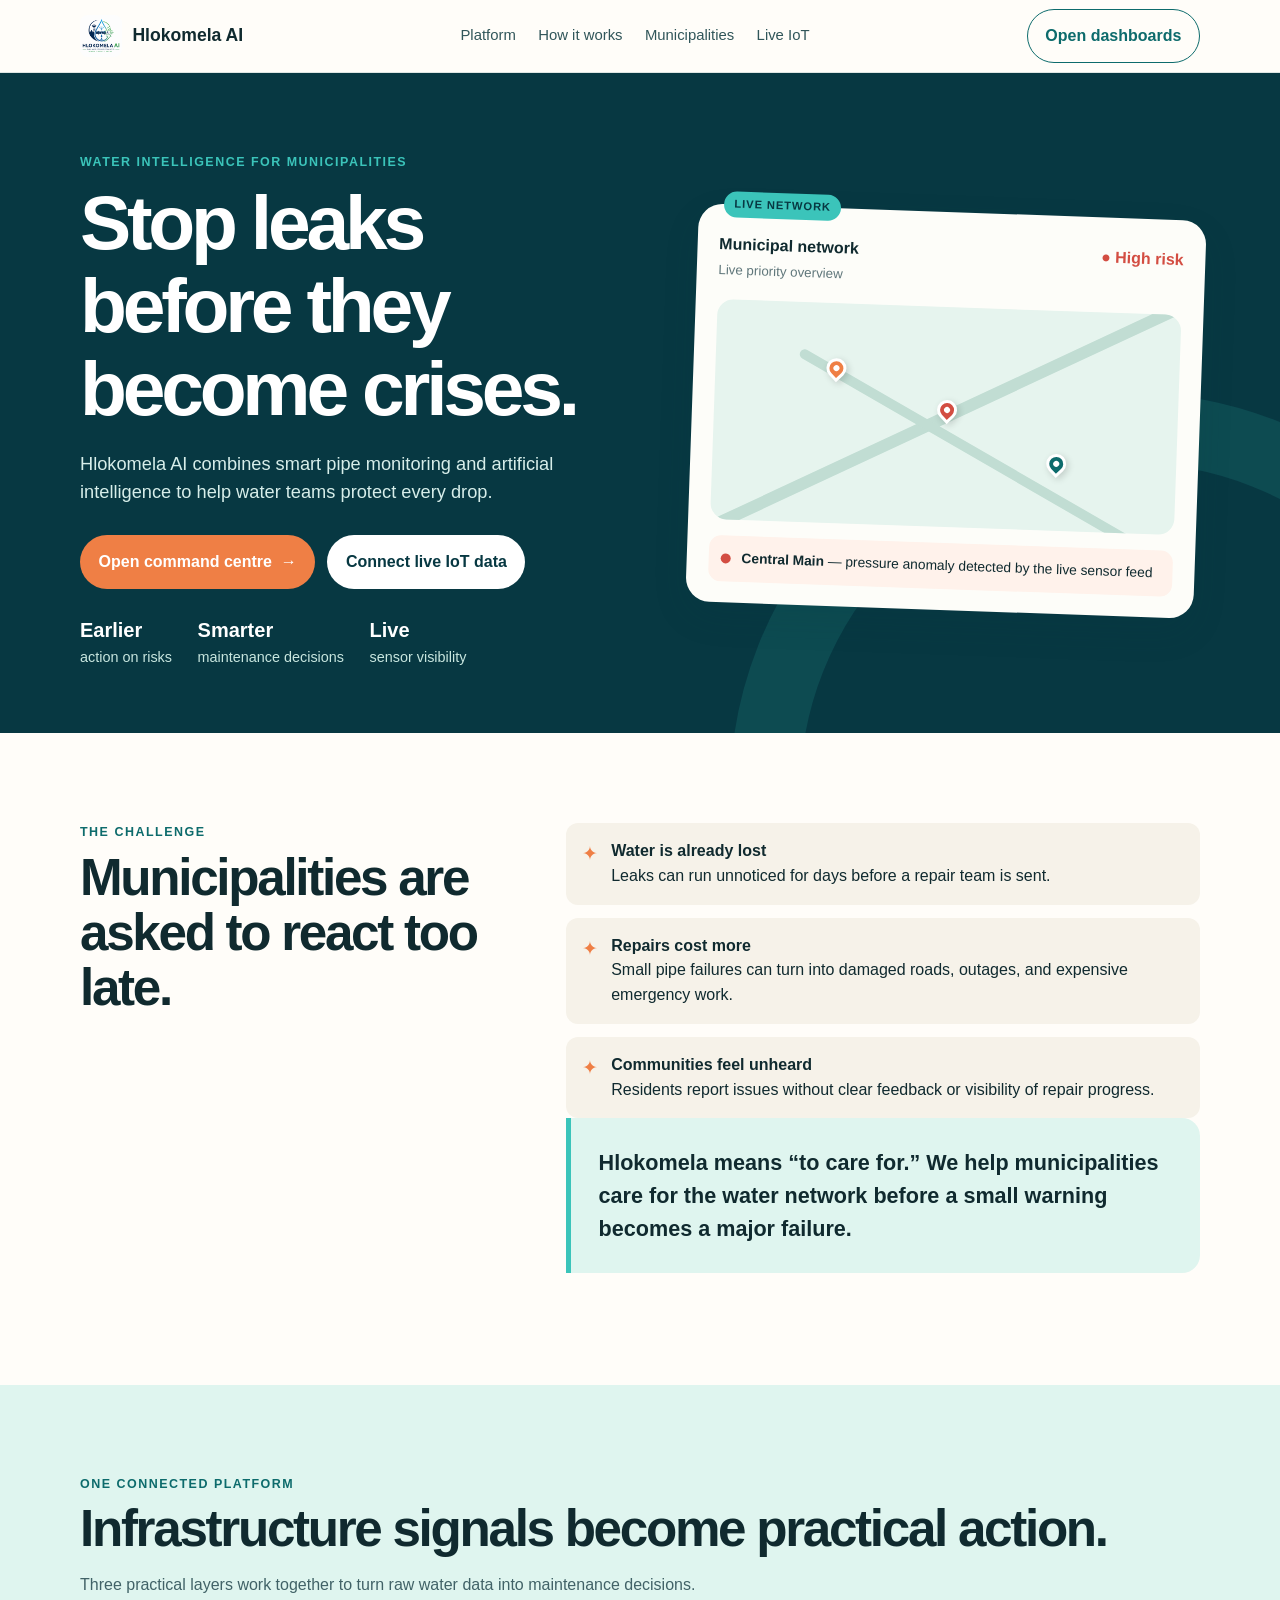
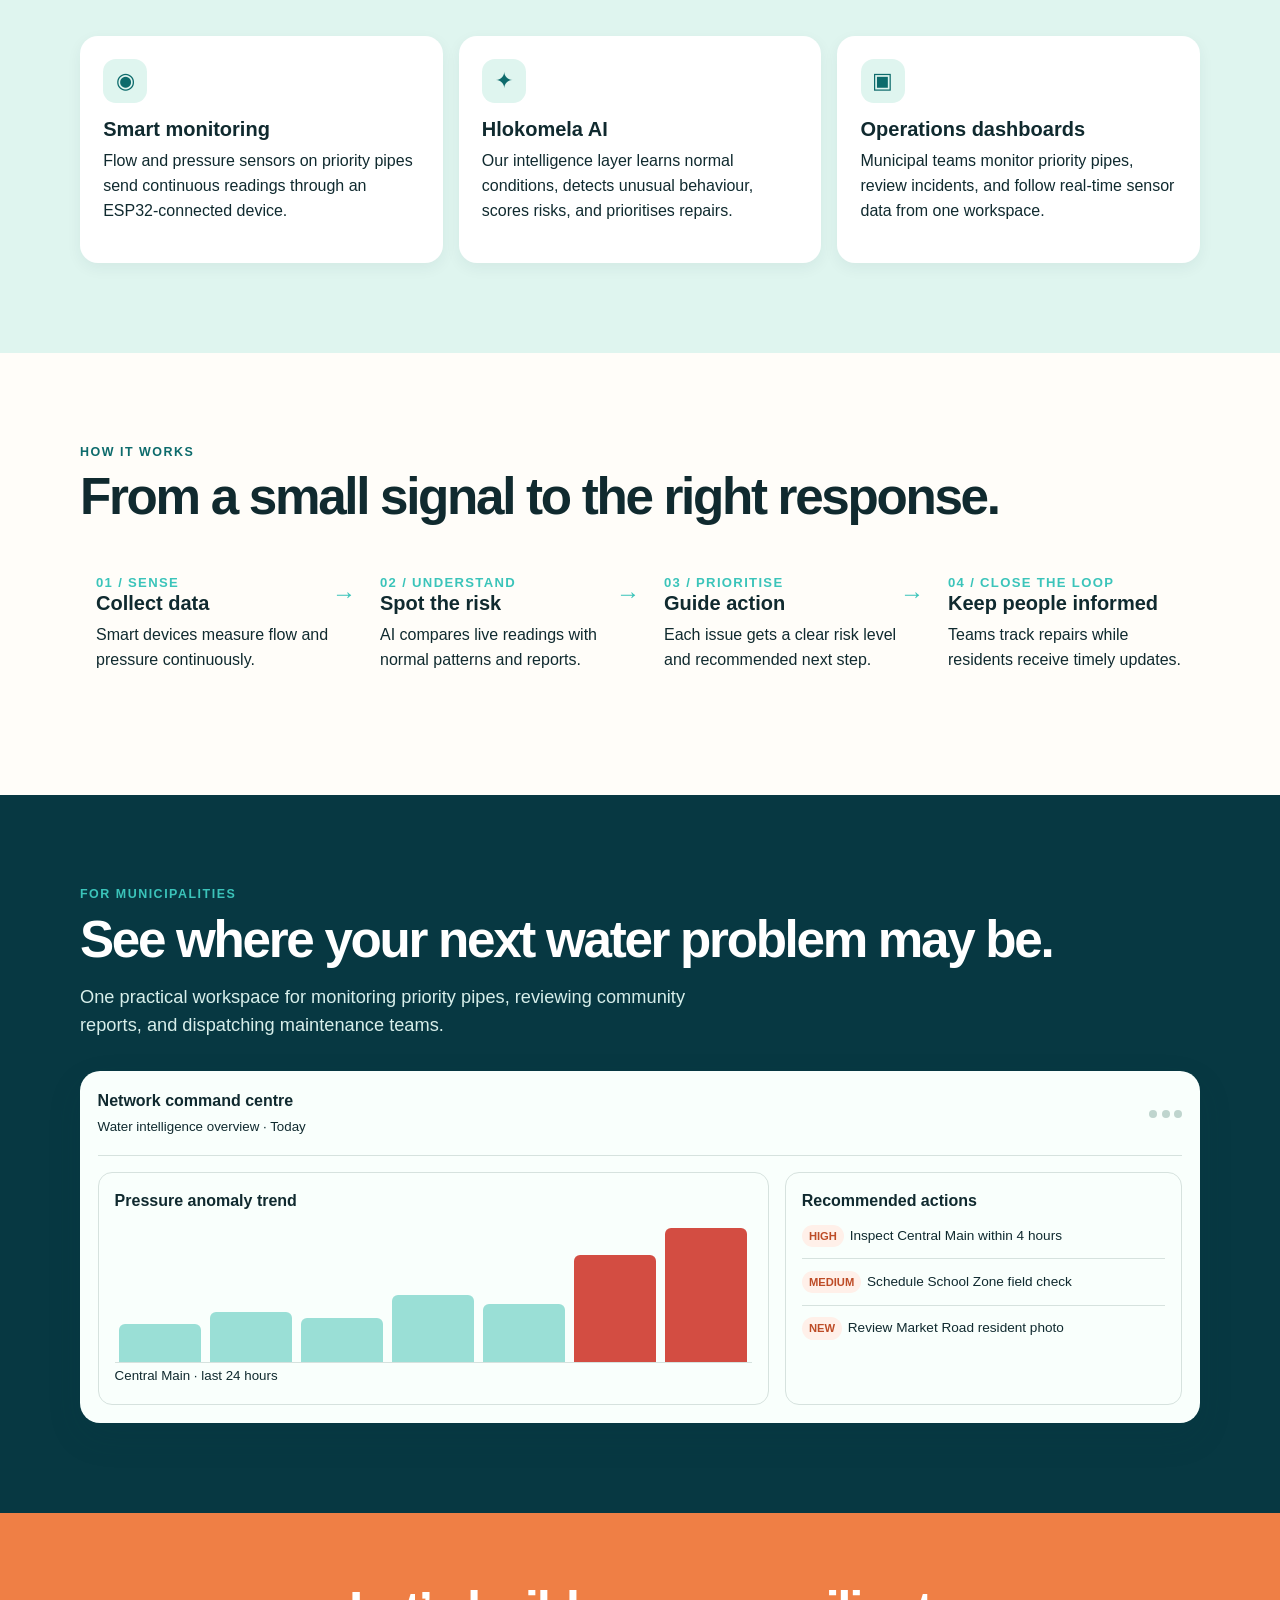
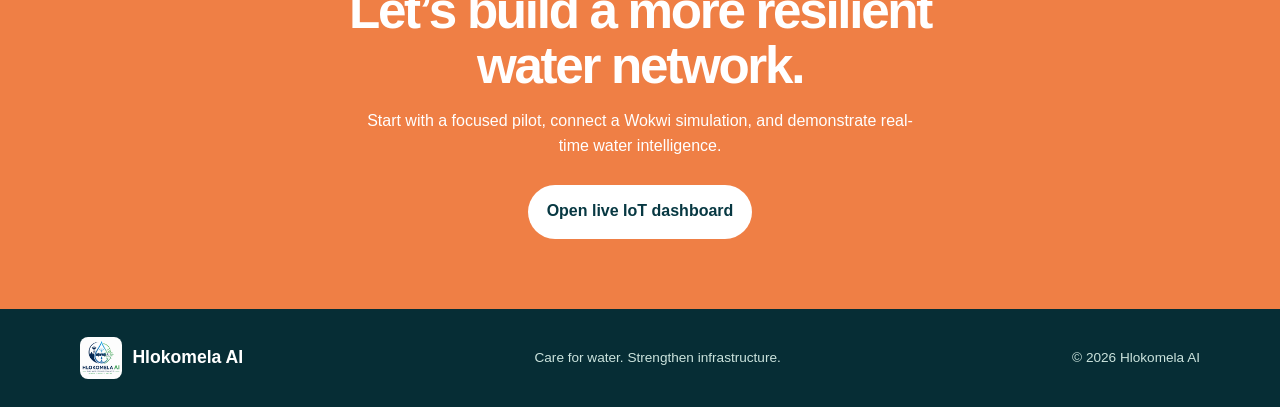
==== index.html @ d4c4b1cb "Initial commit" ====
<!doctype html>
<html lang="en">
<head>
  <meta charset="utf-8">
  <meta name="viewport" content="width=device-width, initial-scale=1">
  <meta name="description" content="Hlokomela AI helps municipalities prevent water losses through smart sensors and AI-powered water intelligence.">
  <title>Hlokomela AI | Water intelligence for stronger communities</title>
  <link rel="stylesheet" href="logo.css">
  <style>
    :root { --ink:#102a2f; --deep:#073842; --teal:#0d6b6c; --aqua:#3bc4ba; --mint:#dff5ef; --sand:#f6f2e9; --white:#fff; --orange:#ef7f45; --danger:#d34d42; --muted:#60777b; --line:#d6e2de; --shadow:0 14px 35px rgba(8,56,66,.12); }
    * { box-sizing:border-box; } html { scroll-behavior:smooth; } body { margin:0; color:var(--ink); font:16px/1.55 Arial, Helvetica, sans-serif; background:#fffdf9; } a { color:inherit; text-decoration:none; } button { font:inherit; cursor:pointer; }
    .container { width:min(1120px, calc(100% - 40px)); margin:auto; } .eyebrow { color:var(--teal); font-size:.78rem; font-weight:700; letter-spacing:.12em; text-transform:uppercase; } h1,h2,h3,p { margin-top:0; } h1,h2,h3 { line-height:1.08; } h1 { font-size:clamp(2.7rem,6vw,5.4rem); margin:.55rem 0 1.25rem; letter-spacing:-.055em; } h2 { font-size:clamp(2rem,4vw,3.5rem); margin:.45rem 0 1rem; letter-spacing:-.045em; } h3 { font-size:1.25rem; margin-bottom:.55rem; } .lead { max-width:610px; color:#d7eeea; font-size:1.14rem; }
    .nav { position:sticky; top:0; z-index:20; background:rgba(255,253,249,.94); backdrop-filter:blur(12px); border-bottom:1px solid rgba(214,226,222,.8); } .nav-inner { height:72px; display:flex; align-items:center; justify-content:space-between; gap:1rem; } .brand { display:flex; align-items:center; gap:.65rem; font-weight:800; font-size:1.1rem; } .brand-mark { display:grid; place-items:center; width:34px; height:34px; border-radius:50% 50% 50% 12%; color:white; background:var(--teal); transform:rotate(-45deg); } .brand-mark span { transform:rotate(45deg); font-size:1.1rem; } .nav-links { display:flex; align-items:center; gap:1.4rem; color:#31565a; font-size:.93rem; } .nav-links a:hover { color:var(--teal); } .menu { display:none; border:0; background:transparent; font-size:1.4rem; color:var(--deep); }
    .btn { display:inline-flex; justify-content:center; align-items:center; gap:.55rem; padding:.85rem 1.1rem; border:1px solid transparent; border-radius:999px; font-weight:700; transition:.2s transform,.2s background; } .btn:hover { transform:translateY(-2px); } .btn-primary { color:white; background:var(--orange); } .btn-light { color:var(--deep); background:white; } .btn-outline { color:var(--teal); background:transparent; border-color:var(--teal); }
    .hero { overflow:hidden; padding:80px 0 65px; color:white; background:var(--deep); position:relative; } .hero:after { content:""; position:absolute; width:660px; height:660px; right:-250px; bottom:-460px; border:70px solid rgba(59,196,186,.13); border-radius:50%; } .hero-grid { position:relative; z-index:1; display:grid; grid-template-columns:1fr .9fr; gap:3rem; align-items:center; } .hero-actions { display:flex; flex-wrap:wrap; gap:.75rem; margin:1.8rem 0 1.6rem; } .proof { display:flex; gap:1.6rem; flex-wrap:wrap; color:#c8e6df; font-size:.9rem; } .proof strong { display:block; color:white; font-size:1.25rem; }
    .signal-card { position:relative; background:#fdfdf9; color:var(--ink); border-radius:24px; padding:1.35rem; box-shadow:var(--shadow); transform:rotate(2deg); } .signal-card:before { content:"LIVE NETWORK"; position:absolute; top:-13px; left:25px; background:var(--aqua); color:var(--deep); padding:.28rem .65rem; border-radius:999px; font-size:.7rem; font-weight:800; letter-spacing:.08em; } .mini-top { display:flex; justify-content:space-between; gap:1rem; margin:.4rem 0 1.1rem; } .mini-top small { color:var(--muted); } .risk { color:var(--danger); font-weight:800; } .map { height:220px; position:relative; border-radius:16px; overflow:hidden; background:#e6f4ee; } .map:before,.map:after { content:""; position:absolute; background:#c1ddd3; border-radius:999px; transform:rotate(-27deg); } .map:before { width:130%; height:12px; top:47%; left:-15%; } .map:after { width:90%; height:10px; top:65%; left:13%; transform:rotate(28deg); } .pin { position:absolute; width:20px; height:20px; border:3px solid white; border-radius:50% 50% 50% 0; transform:rotate(-45deg); z-index:1; box-shadow:0 3px 7px rgba(0,0,0,.16); } .pin b { display:block; width:6px; height:6px; margin:4px; border-radius:50%; background:white; } .pin.high { background:var(--danger); left:48%; top:42%; } .pin.mid { background:var(--orange); left:24%; top:25%; } .pin.low { background:var(--teal); left:72%; top:65%; } .alert-row { display:flex; gap:.7rem; align-items:center; margin-top:1rem; padding:.75rem; border-radius:12px; background:#fff2eb; font-size:.86rem; } .alert-dot { width:10px; height:10px; border-radius:50%; background:var(--danger); flex:none; }
    .problem { padding:90px 0; } .split { display:grid; grid-template-columns:.8fr 1.2fr; gap:4rem; align-items:start; } .pain-list { display:grid; gap:.8rem; } .pain { display:flex; gap:.8rem; align-items:flex-start; padding:1rem; background:var(--sand); border-radius:12px; } .pain span { color:var(--orange); font-size:1.2rem; } .statement { padding:1.7rem; border-left:5px solid var(--aqua); background:var(--mint); border-radius:0 18px 18px 0; font-size:1.35rem; font-weight:600; }
    .solution { padding:90px 0; background:var(--mint); } .cards { display:grid; grid-template-columns:repeat(3,1fr); gap:1rem; margin-top:2.4rem; } .feature { padding:1.45rem; background:white; border-radius:18px; box-shadow:0 5px 15px rgba(8,56,66,.06); } .icon { display:grid; place-items:center; width:44px; height:44px; margin-bottom:1rem; border-radius:13px; color:var(--teal); background:var(--mint); font-size:1.35rem; }
    .flow { padding:90px 0; } .flow-grid { display:grid; grid-template-columns:repeat(4,1fr); gap:1rem; margin-top:2rem; } .step { position:relative; padding:1rem; } .step:not(:last-child):after { content:"→"; position:absolute; right:-.5rem; top:1.15rem; color:var(--aqua); font-size:1.5rem; font-weight:bold; } .step-no { color:var(--aqua); font-weight:800; font-size:.82rem; letter-spacing:.1em; }
    .dashboard { padding:90px 0; background:var(--deep); color:white; } .dashboard .eyebrow { color:var(--aqua); } .dashboard .lead { margin-bottom:2rem; } .dash { padding:1.1rem; background:#f9fffc; border-radius:20px; color:var(--ink); box-shadow:var(--shadow); } .dash-top { display:flex; align-items:center; justify-content:space-between; gap:1rem; padding-bottom:1rem; border-bottom:1px solid var(--line); } .dot-group { display:flex; gap:.3rem; } .dot-group i { width:8px; height:8px; border-radius:50%; background:#bfd5ce; } .dash-grid { display:grid; grid-template-columns:1.35fr .8fr; gap:1rem; margin-top:1rem; } .chart,.work { padding:1rem; border:1px solid var(--line); border-radius:14px; } .chart-bars { height:150px; display:flex; gap:.6rem; align-items:end; border-bottom:1px solid var(--line); padding:0 .3rem; } .bar { flex:1; border-radius:6px 6px 0 0; background:#9adfd6; } .bar.alert { background:var(--danger); } .work-item { padding:.7rem 0; border-bottom:1px solid var(--line); font-size:.85rem; } .work-item:last-child { border:0; } .tag { display:inline-block; margin-right:.35rem; padding:.15rem .45rem; border-radius:999px; background:#fff0e9; color:#bd4c27; font-size:.7rem; font-weight:800; }
    .community { padding:90px 0; } .community-grid { display:grid; grid-template-columns:1fr 1fr; gap:2.2rem; align-items:center; } .phone { width:min(280px,100%); margin:auto; padding:12px; color:var(--ink); background:#142f34; border-radius:32px; box-shadow:var(--shadow); } .phone-screen { padding:1rem; min-height:430px; background:#fffdf9; border-radius:24px; } .phone-header { color:white; margin:-1rem -1rem 1rem; padding:1.35rem 1rem; background:var(--teal); border-radius:24px 24px 15px 15px; } .report-card { margin:1rem 0; padding:1rem; border:1px solid var(--line); border-radius:13px; } .report-card small { color:var(--muted); } .photo { height:85px; margin-top:.65rem; border-radius:9px; background:linear-gradient(135deg,#b1d9ca,#6cab9d); } .check-list { display:grid; gap:.9rem; } .check { display:flex; gap:.75rem; } .check b { display:grid; place-items:center; flex:none; width:26px; height:26px; border-radius:50%; color:white; background:var(--teal); font-size:.8rem; }
    .cta { padding:70px 0; color:white; text-align:center; background:var(--orange); } .cta h2 { max-width:700px; margin:0 auto 1rem; } .cta p { max-width:560px; margin:0 auto 1.6rem; } .footer { padding:28px 0; background:#062d35; color:#cbe3dd; } .footer-row { display:flex; justify-content:space-between; gap:1rem; align-items:center; font-size:.85rem; } .footer .brand { color:white; }
    .modal { position:fixed; inset:0; z-index:50; display:none; place-items:center; padding:20px; background:rgba(3,30,35,.7); } .modal.open { display:grid; } .modal-box { width:min(470px,100%); padding:1.5rem; border-radius:20px; background:white; box-shadow:var(--shadow); } .modal-top { display:flex; justify-content:space-between; gap:1rem; } .close { border:0; color:var(--ink); background:transparent; font-size:1.5rem; } label { display:block; margin-top:.9rem; color:#31565a; font-size:.88rem; font-weight:700; } input,select,textarea { width:100%; margin-top:.35rem; padding:.75rem; border:1px solid var(--line); border-radius:9px; color:var(--ink); background:#fff; font:inherit; } textarea { min-height:85px; resize:vertical; } .notice { display:none; margin-top:1rem; padding:.8rem; border-radius:8px; color:#155746; background:#dff5ef; }
    @media (max-width:800px) { .nav-links { display:none; } .menu { display:block; } .hero-grid,.split,.community-grid { grid-template-columns:1fr; } .hero { padding-top:55px; } .signal-card { max-width:520px; margin:auto; } .cards { grid-template-columns:1fr; } .flow-grid { grid-template-columns:1fr 1fr; } .step:not(:last-child):after { display:none; } .dash-grid { grid-template-columns:1fr; } } @media (max-width:500px) { .container { width:min(100% - 28px,1120px); } .nav-inner { height:64px; } .proof { gap:1rem; } .flow-grid { grid-template-columns:1fr; } .footer-row { align-items:flex-start; flex-direction:column; } }
  </style>
</head>
<body>
  <header class="nav"><div class="container nav-inner"><a class="brand" href="#home"><span class="brand-mark"><span>◌</span></span>Hlokomela AI</a><nav class="nav-links" aria-label="Main navigation"><a href="#solution">Platform</a><a href="#how-it-works">How it works</a><a href="#municipalities">Municipalities</a><a href="iot-dashboard.html">Live IoT</a></nav><a class="btn btn-outline" href="municipality-dashboard.html">Open dashboards</a></div></header>
  <main>
    <section class="hero" id="home"><div class="container hero-grid"><div><div class="eyebrow" style="color:var(--aqua)">Water intelligence for municipalities</div><h1>Stop leaks before they become crises.</h1><p class="lead">Hlokomela AI combines smart pipe monitoring and artificial intelligence to help water teams protect every drop.</p><div class="hero-actions"><a class="btn btn-primary" href="municipality-dashboard.html">Open command centre <span>→</span></a><a class="btn btn-light" href="iot-dashboard.html">Connect live IoT data</a></div><div class="proof"><div><strong>Earlier</strong>action on risks</div><div><strong>Smarter</strong>maintenance decisions</div><div><strong>Live</strong>sensor visibility</div></div></div><div class="signal-card"><div class="mini-top"><div><strong>Municipal network</strong><br><small>Live priority overview</small></div><div class="risk">● High risk</div></div><div class="map"><span class="pin high"><b></b></span><span class="pin mid"><b></b></span><span class="pin low"><b></b></span></div><div class="alert-row"><span class="alert-dot"></span><span><strong>Central Main</strong> — pressure anomaly detected by the live sensor feed</span></div></div></div></section>
    <section class="problem"><div class="container split"><div><div class="eyebrow">The challenge</div><h2>Municipalities are asked to react too late.</h2></div><div><div class="pain-list"><div class="pain"><span>✦</span><div><strong>Water is already lost</strong><br>Leaks can run unnoticed for days before a repair team is sent.</div></div><div class="pain"><span>✦</span><div><strong>Repairs cost more</strong><br>Small pipe failures can turn into damaged roads, outages, and expensive emergency work.</div></div><div class="pain"><span>✦</span><div><strong>Communities feel unheard</strong><br>Residents report issues without clear feedback or visibility of repair progress.</div></div></div><p class="statement">Hlokomela means “to care for.” We help municipalities care for the water network before a small warning becomes a major failure.</p></div></div></section>
    <section class="solution" id="solution"><div class="container"><div class="eyebrow">One connected platform</div><h2>Infrastructure signals become practical action.</h2><p style="max-width:650px;color:#416267">Three practical layers work together to turn raw water data into maintenance decisions.</p><div class="cards"><article class="feature"><div class="icon">◉</div><h3>Smart monitoring</h3><p>Flow and pressure sensors on priority pipes send continuous readings through an ESP32-connected device.</p></article><article class="feature"><div class="icon">✦</div><h3>Hlokomela AI</h3><p>Our intelligence layer learns normal conditions, detects unusual behaviour, scores risks, and prioritises repairs.</p></article><article class="feature"><div class="icon">▣</div><h3>Operations dashboards</h3><p>Municipal teams monitor priority pipes, review incidents, and follow real-time sensor data from one workspace.</p></article></div></div></section>
    <section class="flow" id="how-it-works"><div class="container"><div class="eyebrow">How it works</div><h2>From a small signal to the right response.</h2><div class="flow-grid"><article class="step"><div class="step-no">01 / SENSE</div><h3>Collect data</h3><p>Smart devices measure flow and pressure continuously.</p></article><article class="step"><div class="step-no">02 / UNDERSTAND</div><h3>Spot the risk</h3><p>AI compares live readings with normal patterns and reports.</p></article><article class="step"><div class="step-no">03 / PRIORITISE</div><h3>Guide action</h3><p>Each issue gets a clear risk level and recommended next step.</p></article><article class="step"><div class="step-no">04 / CLOSE THE LOOP</div><h3>Keep people informed</h3><p>Teams track repairs while residents receive timely updates.</p></article></div></div></section>
    <section class="dashboard" id="municipalities"><div class="container"><div class="eyebrow">For municipalities</div><h2>See where your next water problem may be.</h2><p class="lead">One practical workspace for monitoring priority pipes, reviewing community reports, and dispatching maintenance teams.</p><div class="dash"><div class="dash-top"><div><strong>Network command centre</strong><br><small>Water intelligence overview · Today</small></div><div class="dot-group"><i></i><i></i><i></i></div></div><div class="dash-grid"><div class="chart"><strong>Pressure anomaly trend</strong><div class="chart-bars" aria-label="Pressure anomaly chart"><i class="bar" style="height:26%"></i><i class="bar" style="height:34%"></i><i class="bar" style="height:30%"></i><i class="bar" style="height:45%"></i><i class="bar" style="height:39%"></i><i class="bar alert" style="height:72%"></i><i class="bar alert" style="height:90%"></i></div><small>Central Main · last 24 hours</small></div><div class="work"><strong>Recommended actions</strong><div class="work-item"><span class="tag">HIGH</span>Inspect Central Main within 4 hours</div><div class="work-item"><span class="tag">MEDIUM</span>Schedule School Zone field check</div><div class="work-item"><span class="tag">NEW</span>Review Market Road resident photo</div></div></div></div></div></section>
    <section class="cta"><div class="container"><h2>Let’s build a more resilient water network.</h2><p>Start with a focused pilot, connect a Wokwi simulation, and demonstrate real-time water intelligence.</p><a class="btn btn-light" href="iot-dashboard.html">Open live IoT dashboard</a></div></section>
  </main>
  <footer class="footer"><div class="container footer-row"><a class="brand" href="#home"><span class="brand-mark"><span>◌</span></span>Hlokomela AI</a><span>Care for water. Strengthen infrastructure.</span><span>© 2026 Hlokomela AI</span></div></footer>
  <div class="modal" id="demo-modal" role="dialog" aria-modal="true" aria-labelledby="demo-title"><div class="modal-box"><div class="modal-top"><div><div class="eyebrow">Municipality pilot</div><h3 id="demo-title">Book a platform demo</h3></div><button class="close" data-close aria-label="Close">×</button></div><form data-form="demo"><label>Your name<input required placeholder="Full name"></label><label>Organisation<input required placeholder="Municipality or organisation"></label><label>Email address<input type="email" required placeholder="you@example.com"></label><button class="btn btn-primary" style="margin-top:1rem" type="submit">Request demo</button><div class="notice">Thank you. We will be in touch to discuss a pilot for your water network.</div></form></div></div>
  <script>
    const modals = { demo: document.getElementById('demo-modal') };
    document.querySelectorAll('[data-open]').forEach(button => button.addEventListener('click', () => modals[button.dataset.open].classList.add('open')));
    document.querySelectorAll('[data-close]').forEach(button => button.addEventListener('click', () => button.closest('.modal').classList.remove('open')));
    document.querySelectorAll('.modal').forEach(modal => modal.addEventListener('click', event => { if (event.target === modal) modal.classList.remove('open'); }));
    document.addEventListener('keydown', event => { if (event.key === 'Escape') document.querySelectorAll('.modal.open').forEach(modal => modal.classList.remove('open')); });
    document.querySelectorAll('form').forEach(form => form.addEventListener('submit', event => { event.preventDefault(); form.querySelector('.notice').style.display = 'block'; form.querySelector('button[type="submit"]').disabled = true; }));
  </script>
</body>
</html>
---- logo.css ----
.brand-mark,.mark{width:42px!important;height:42px!important;border-radius:8px!important;background:#fff url("assets/hlokomela-ai-logo.png") center/contain no-repeat!important;transform:none!important;flex:none}.brand-mark span,.mark span{opacity:0}
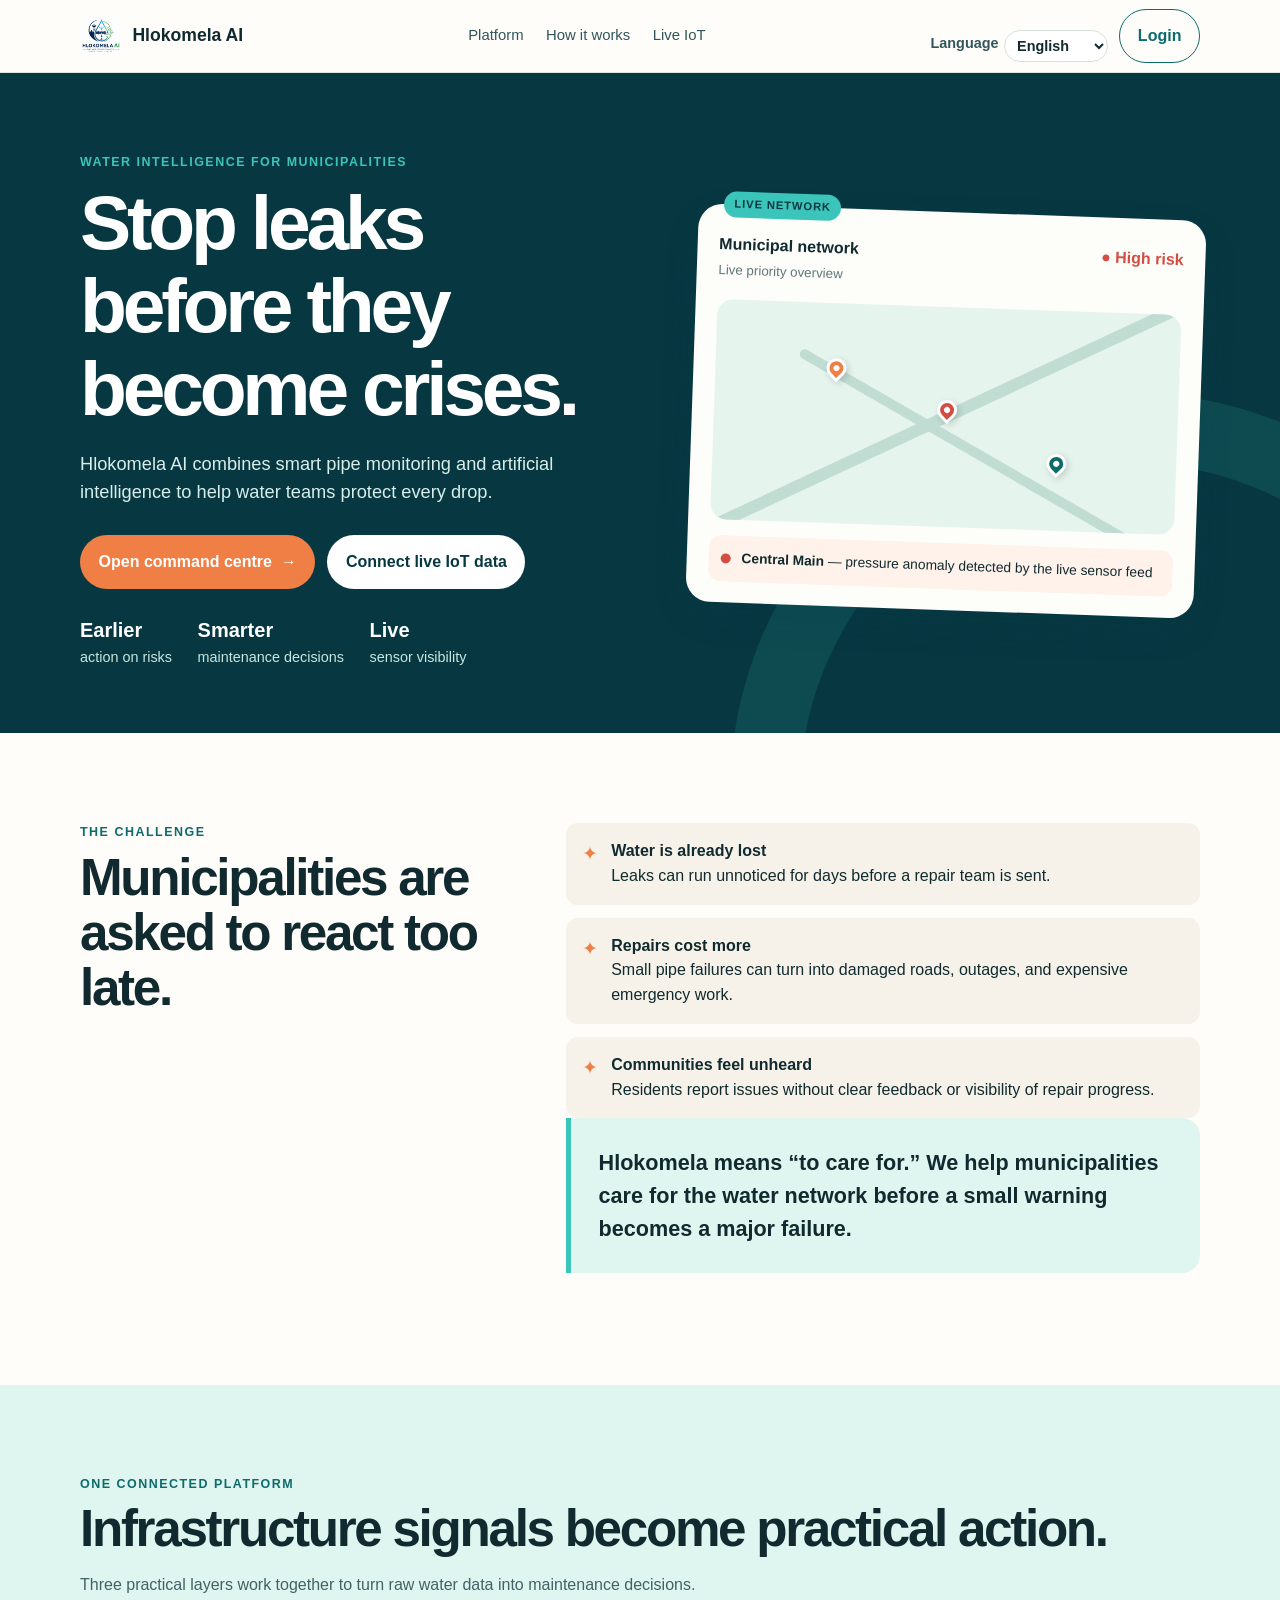
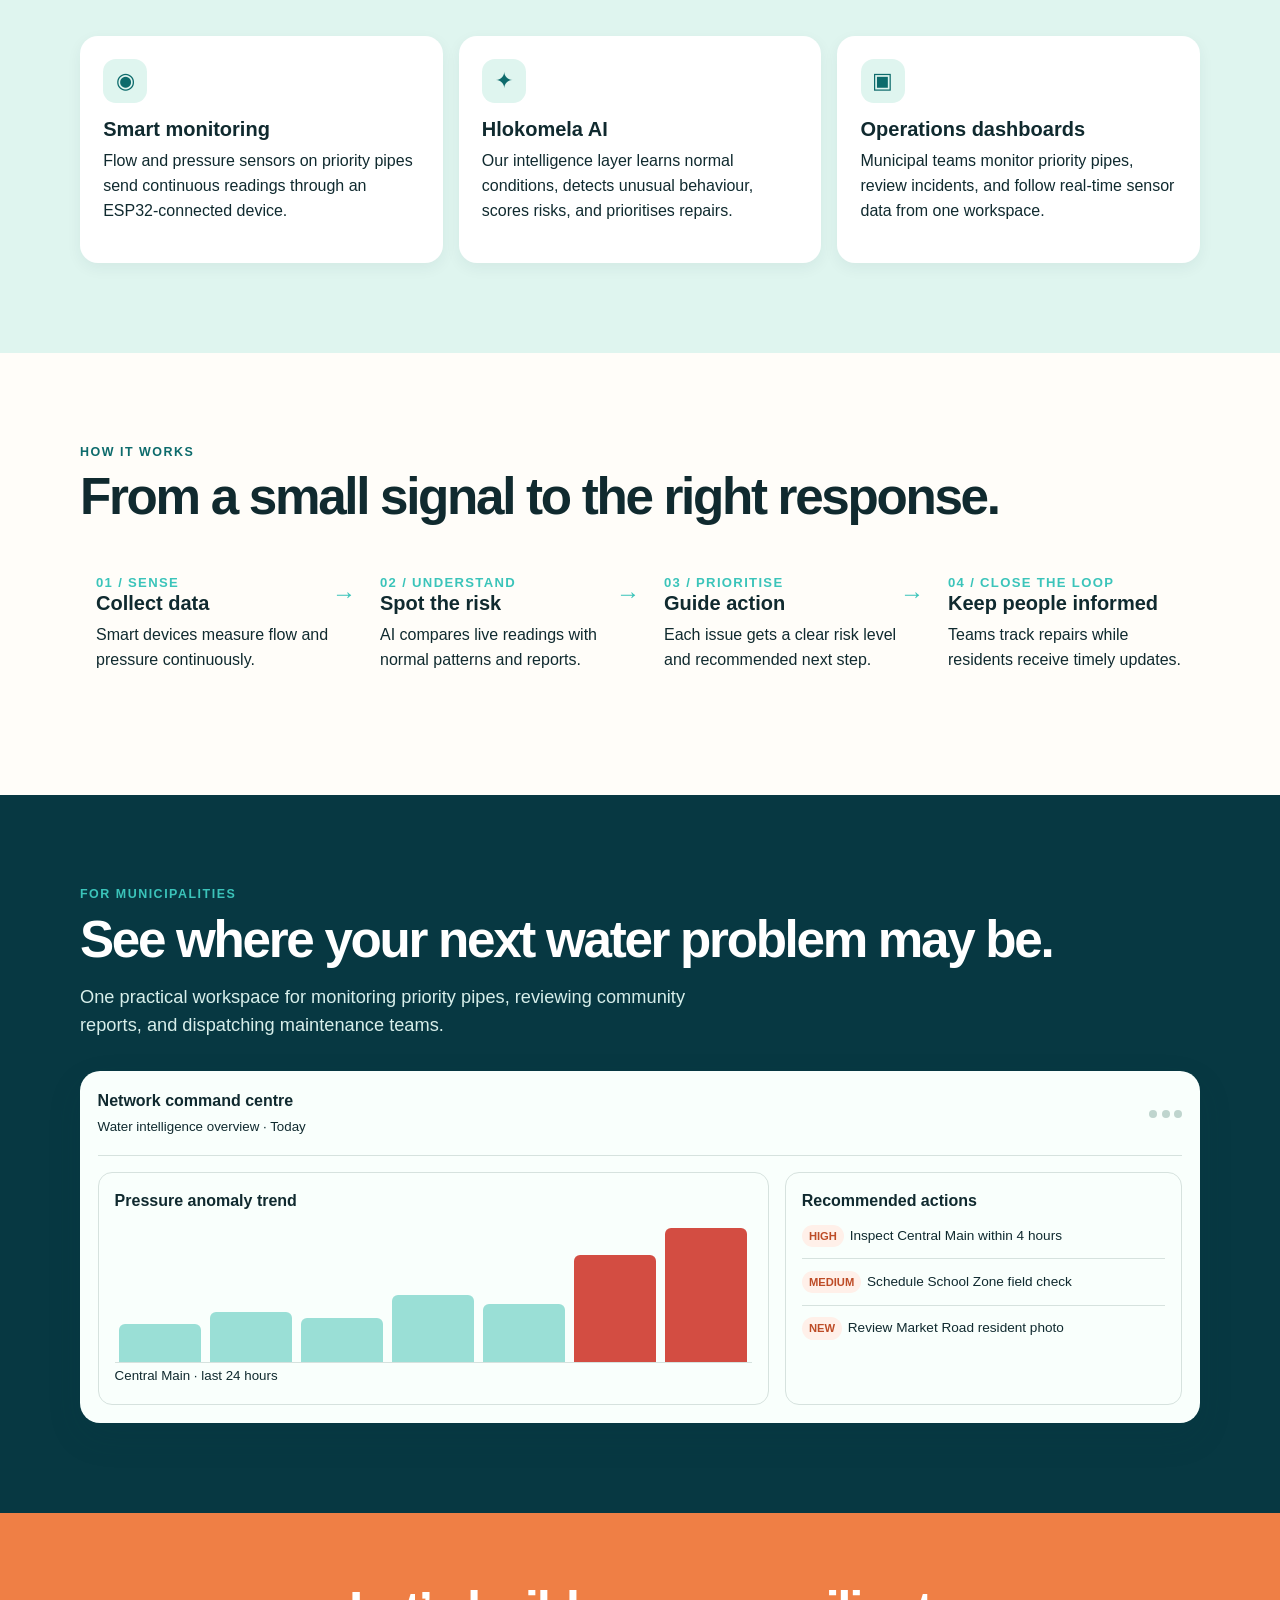
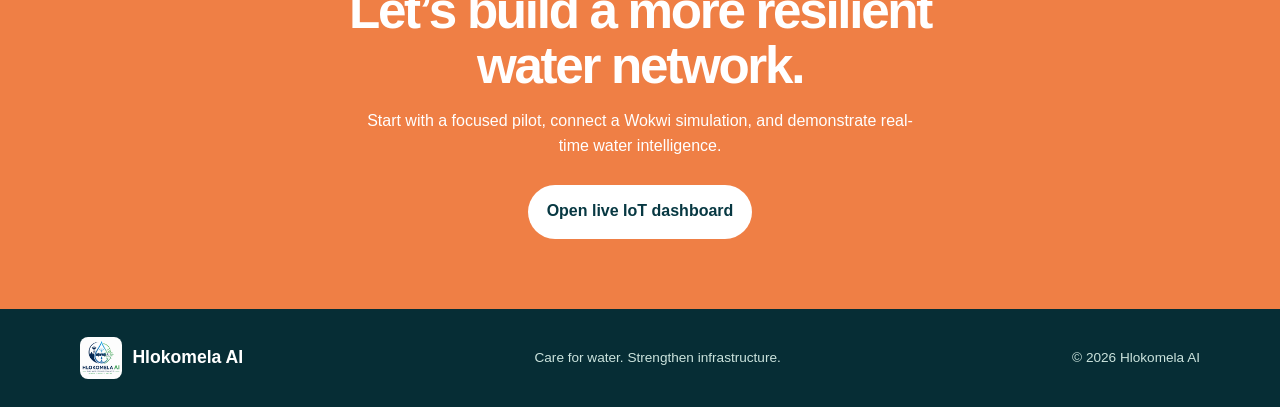
==== commit f3fd6c36: "Add community dashboard, login system and AI features" ====
--- a/index.html
+++ b/index.html
@@ -25,7 +25,7 @@
   </style>
 </head>
 <body>
-  <header class="nav"><div class="container nav-inner"><a class="brand" href="#home"><span class="brand-mark"><span>◌</span></span>Hlokomela AI</a><nav class="nav-links" aria-label="Main navigation"><a href="#solution">Platform</a><a href="#how-it-works">How it works</a><a href="#municipalities">Municipalities</a><a href="iot-dashboard.html">Live IoT</a></nav><a class="btn btn-outline" href="municipality-dashboard.html">Open dashboards</a></div></header>
+  <header class="nav"><div class="container nav-inner"><a class="brand" href="#home"><span class="brand-mark"><span>◌</span></span>Hlokomela AI</a><nav class="nav-links" aria-label="Main navigation"><a href="#solution" data-i18n="nav_platform">Platform</a><a href="#how-it-works" data-i18n="nav_how">How it works</a><a href="iot-dashboard.html" data-i18n="nav_iot">Live IoT</a></nav><div style="display:flex;align-items:center;gap:.7rem"><label style="display:flex;align-items:center;gap:.35rem;font-size:.9rem;color:#31565a"><span data-i18n="language_label">Language</span><select id="language-selector" style="padding:.35rem .5rem;border-radius:999px;border:1px solid var(--line)"><option value="en">English</option><option value="zu">isiZulu</option><option value="af">Afrikaans</option></select></label><button class="btn btn-outline" type="button" data-open="role" data-i18n="login_button">Login</button></div></div></header>
   <main>
     <section class="hero" id="home"><div class="container hero-grid"><div><div class="eyebrow" style="color:var(--aqua)">Water intelligence for municipalities</div><h1>Stop leaks before they become crises.</h1><p class="lead">Hlokomela AI combines smart pipe monitoring and artificial intelligence to help water teams protect every drop.</p><div class="hero-actions"><a class="btn btn-primary" href="municipality-dashboard.html">Open command centre <span>→</span></a><a class="btn btn-light" href="iot-dashboard.html">Connect live IoT data</a></div><div class="proof"><div><strong>Earlier</strong>action on risks</div><div><strong>Smarter</strong>maintenance decisions</div><div><strong>Live</strong>sensor visibility</div></div></div><div class="signal-card"><div class="mini-top"><div><strong>Municipal network</strong><br><small>Live priority overview</small></div><div class="risk">● High risk</div></div><div class="map"><span class="pin high"><b></b></span><span class="pin mid"><b></b></span><span class="pin low"><b></b></span></div><div class="alert-row"><span class="alert-dot"></span><span><strong>Central Main</strong> — pressure anomaly detected by the live sensor feed</span></div></div></div></section>
     <section class="problem"><div class="container split"><div><div class="eyebrow">The challenge</div><h2>Municipalities are asked to react too late.</h2></div><div><div class="pain-list"><div class="pain"><span>✦</span><div><strong>Water is already lost</strong><br>Leaks can run unnoticed for days before a repair team is sent.</div></div><div class="pain"><span>✦</span><div><strong>Repairs cost more</strong><br>Small pipe failures can turn into damaged roads, outages, and expensive emergency work.</div></div><div class="pain"><span>✦</span><div><strong>Communities feel unheard</strong><br>Residents report issues without clear feedback or visibility of repair progress.</div></div></div><p class="statement">Hlokomela means “to care for.” We help municipalities care for the water network before a small warning becomes a major failure.</p></div></div></section>
@@ -35,14 +35,20 @@
     <section class="cta"><div class="container"><h2>Let’s build a more resilient water network.</h2><p>Start with a focused pilot, connect a Wokwi simulation, and demonstrate real-time water intelligence.</p><a class="btn btn-light" href="iot-dashboard.html">Open live IoT dashboard</a></div></section>
   </main>
   <footer class="footer"><div class="container footer-row"><a class="brand" href="#home"><span class="brand-mark"><span>◌</span></span>Hlokomela AI</a><span>Care for water. Strengthen infrastructure.</span><span>© 2026 Hlokomela AI</span></div></footer>
-  <div class="modal" id="demo-modal" role="dialog" aria-modal="true" aria-labelledby="demo-title"><div class="modal-box"><div class="modal-top"><div><div class="eyebrow">Municipality pilot</div><h3 id="demo-title">Book a platform demo</h3></div><button class="close" data-close aria-label="Close">×</button></div><form data-form="demo"><label>Your name<input required placeholder="Full name"></label><label>Organisation<input required placeholder="Municipality or organisation"></label><label>Email address<input type="email" required placeholder="you@example.com"></label><button class="btn btn-primary" style="margin-top:1rem" type="submit">Request demo</button><div class="notice">Thank you. We will be in touch to discuss a pilot for your water network.</div></form></div></div>
+  <div class="modal" id="role-modal" role="dialog" aria-modal="true" aria-labelledby="role-title"><div class="modal-box"><div class="modal-top"><div><div class="eyebrow">Access portal</div><h3 id="role-title" data-i18n="role_title">Welcome to Hlokomela AI</h3></div><button class="close" data-close aria-label="Close">×</button></div><p style="margin:.65rem 0 0;color:var(--muted)" data-i18n="role_intro">Select your role to continue.</p><div class="role-options"><label class="role-card"><input type="radio" name="role" value="municipality"><div><strong data-i18n="role_municipality">Municipality</strong><span data-i18n="role_municipality_desc">Full network visibility and incident control</span></div></label><label class="role-card"><input type="radio" name="role" value="community"><div><strong data-i18n="role_community">Community Member</strong><span data-i18n="role_community_desc">Report issues and track local water updates</span></div></label></div><button class="btn btn-primary" style="margin-top:.25rem" id="continue-role" type="button" data-i18n="continue_button">Continue</button></div></div>
+  <script src="ai.js"></script>
   <script>
-    const modals = { demo: document.getElementById('demo-modal') };
+    const modals = { role: document.getElementById('role-modal') };
     document.querySelectorAll('[data-open]').forEach(button => button.addEventListener('click', () => modals[button.dataset.open].classList.add('open')));
     document.querySelectorAll('[data-close]').forEach(button => button.addEventListener('click', () => button.closest('.modal').classList.remove('open')));
     document.querySelectorAll('.modal').forEach(modal => modal.addEventListener('click', event => { if (event.target === modal) modal.classList.remove('open'); }));
     document.addEventListener('keydown', event => { if (event.key === 'Escape') document.querySelectorAll('.modal.open').forEach(modal => modal.classList.remove('open')); });
-    document.querySelectorAll('form').forEach(form => form.addEventListener('submit', event => { event.preventDefault(); form.querySelector('.notice').style.display = 'block'; form.querySelector('button[type="submit"]').disabled = true; }));
+    document.getElementById('continue-role').addEventListener('click', () => {
+      const selected = document.querySelector('input[name="role"]:checked');
+      if (!selected) return;
+      const destination = selected.value === 'municipality' ? 'municipality-login.html' : 'community-login.html';
+      window.location.href = destination;
+    });
   </script>
 </body>
 </html>
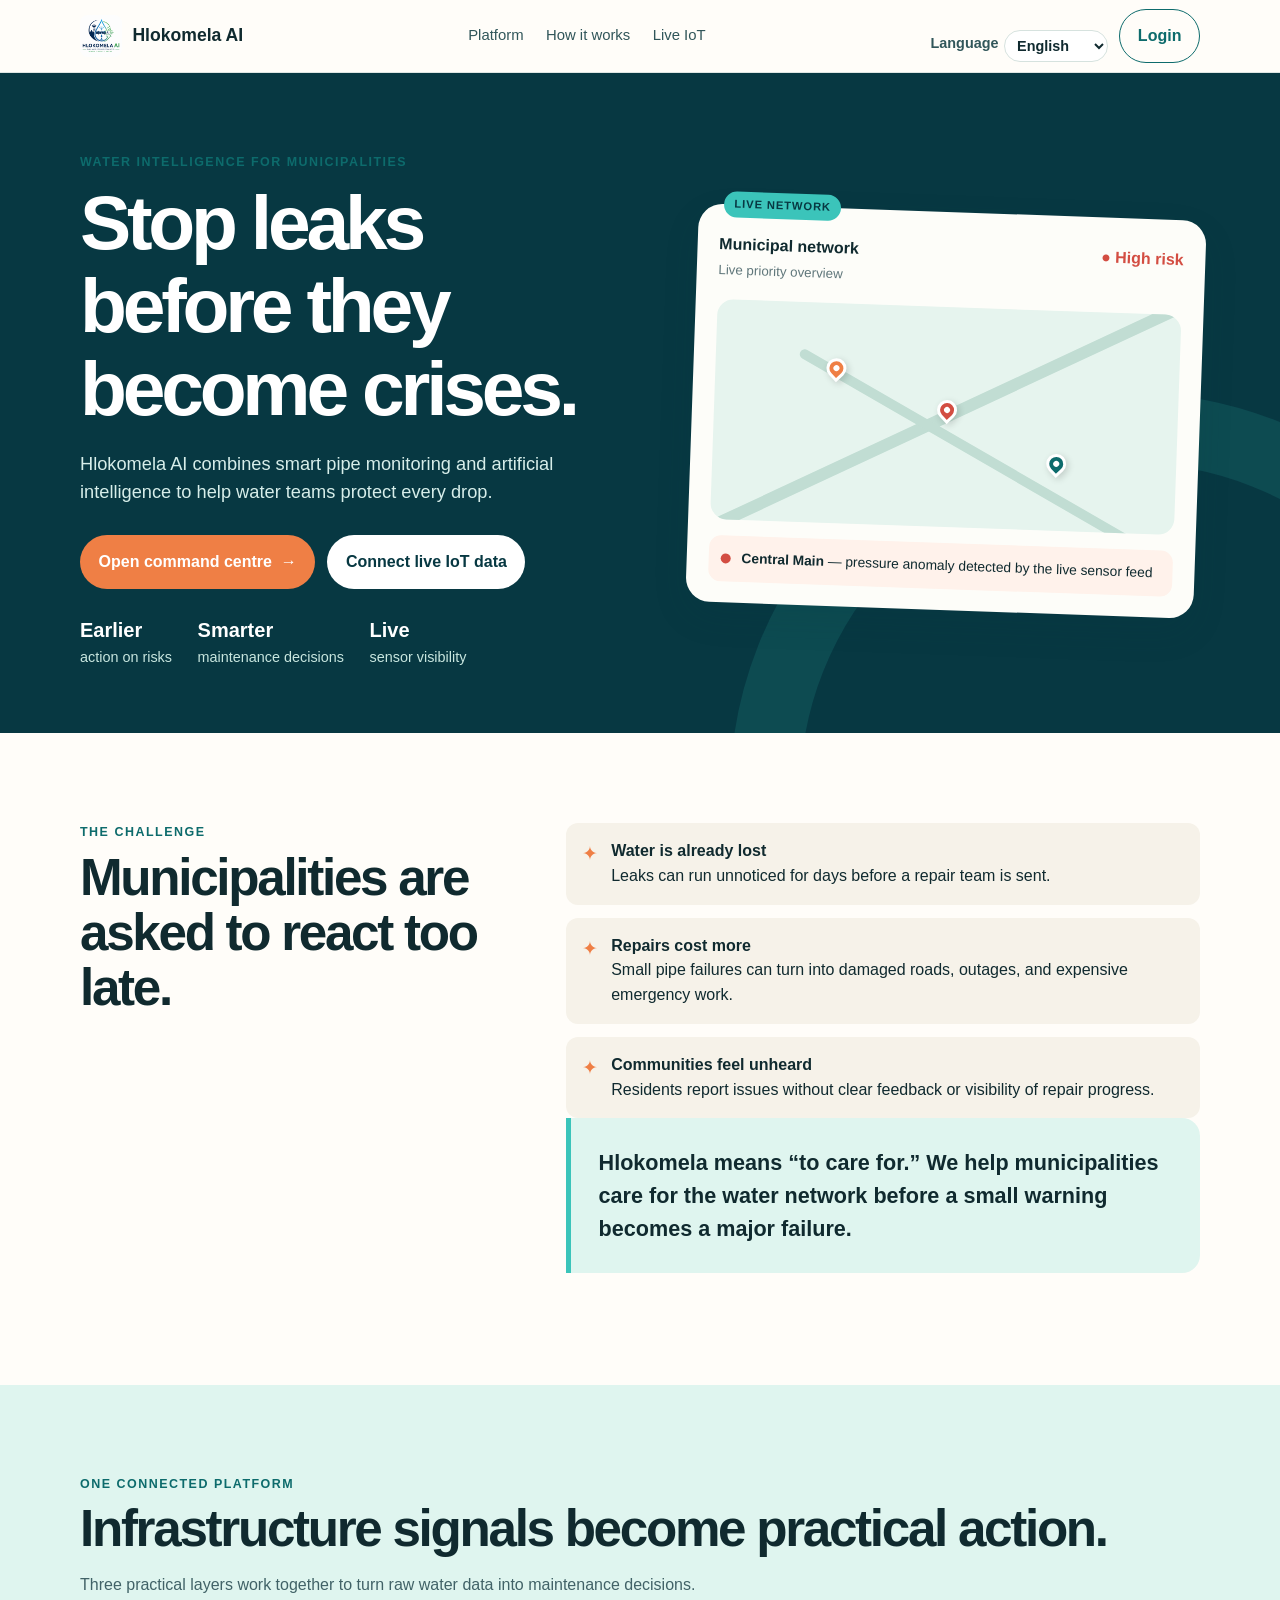
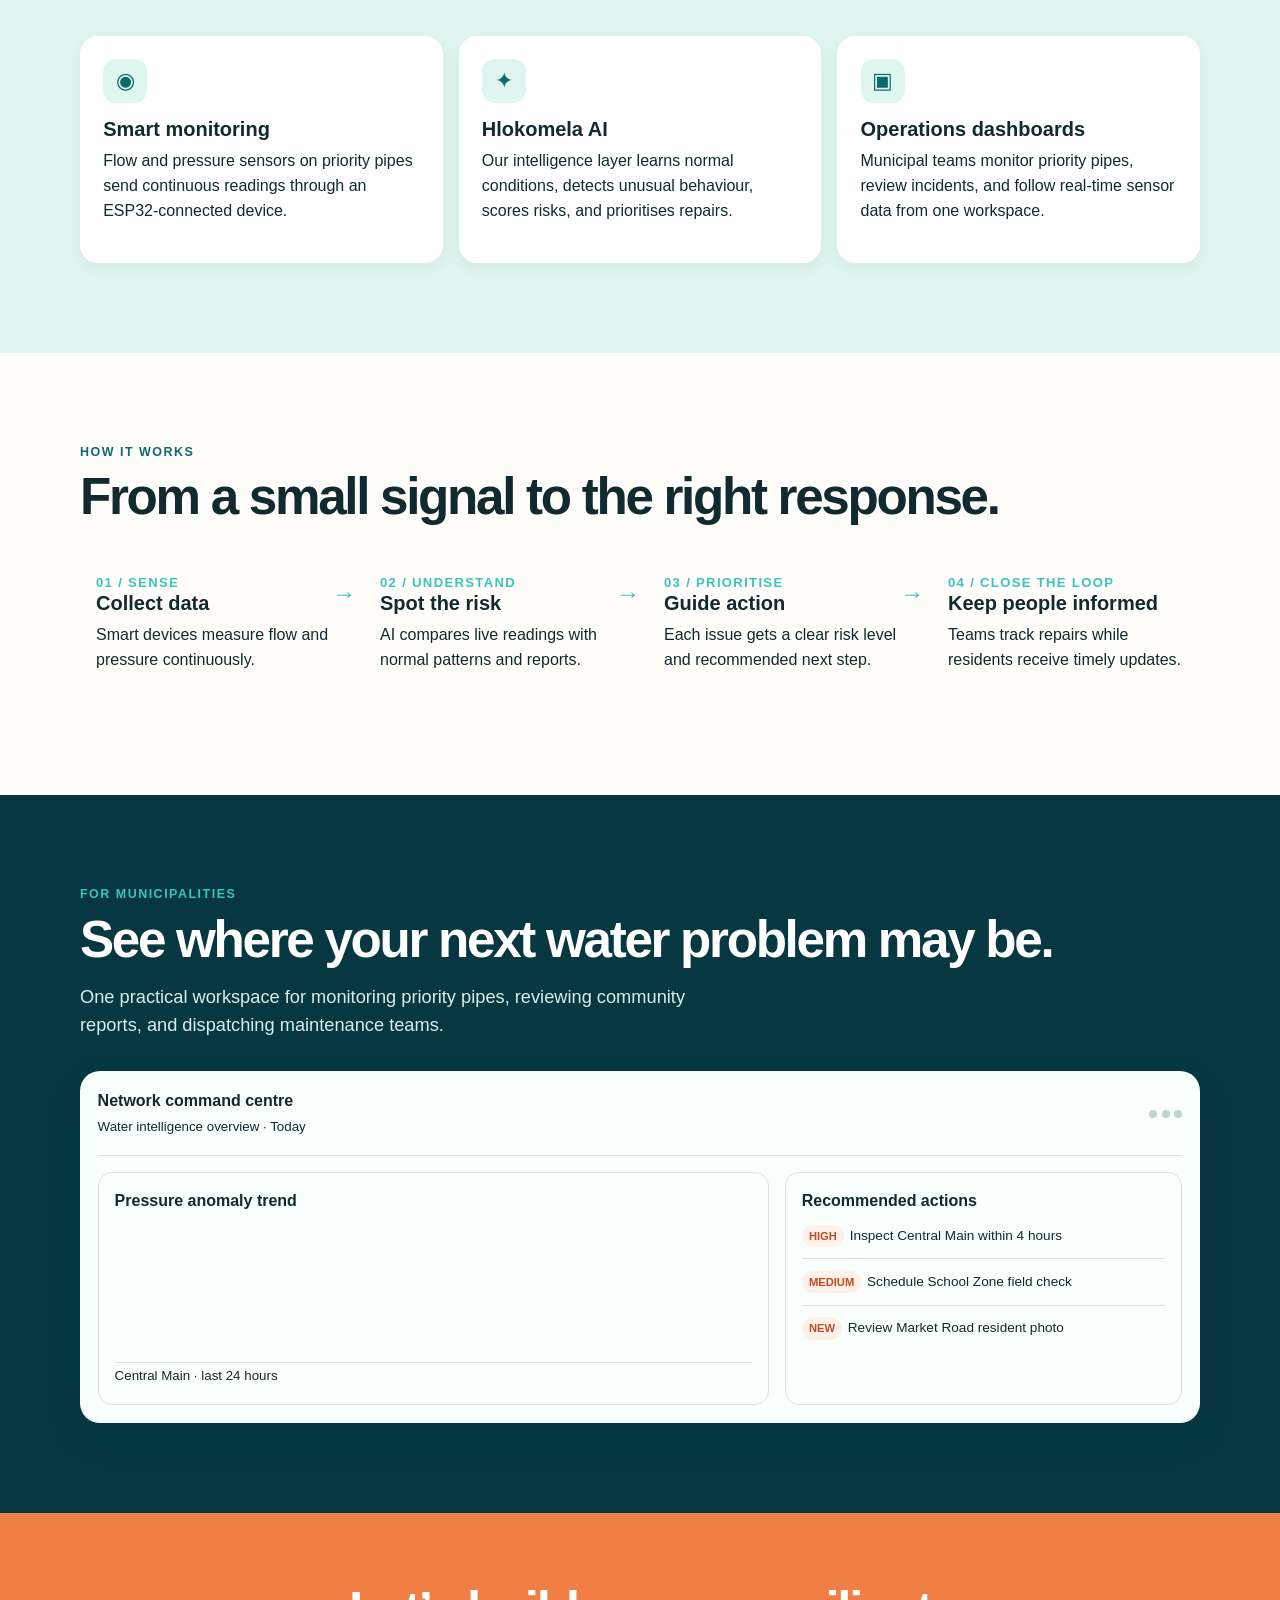
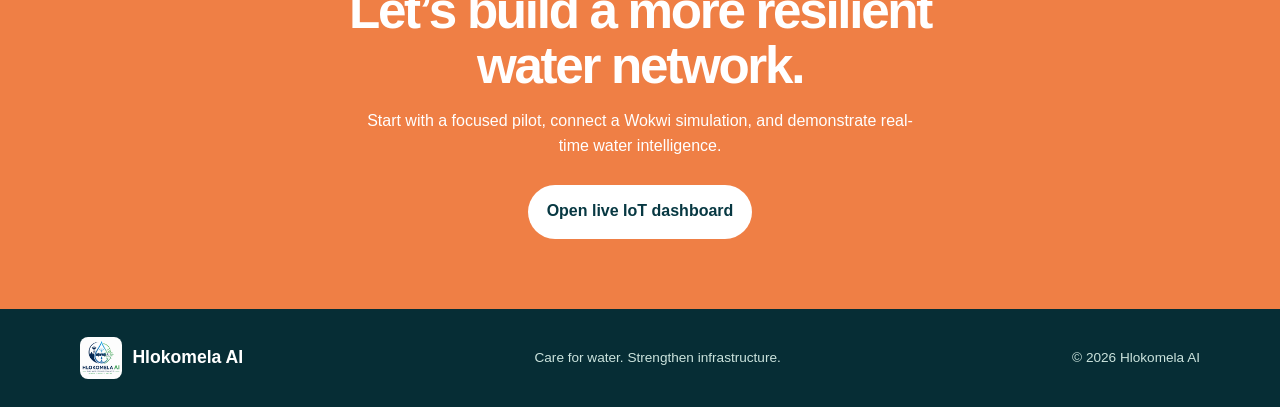
==== commit cbf2cf38: "Complete live water intelligence integration Adds secure AI proxy configuration, GPS and Google Maps" ====
--- a/index.html
+++ b/index.html
@@ -6,11 +6,12 @@
   <meta name="description" content="Hlokomela AI helps municipalities prevent water losses through smart sensors and AI-powered water intelligence.">
   <title>Hlokomela AI | Water intelligence for stronger communities</title>
   <link rel="stylesheet" href="logo.css">
+  <link rel="stylesheet" href="ui-overrides.css">
   <style>
     :root { --ink:#102a2f; --deep:#073842; --teal:#0d6b6c; --aqua:#3bc4ba; --mint:#dff5ef; --sand:#f6f2e9; --white:#fff; --orange:#ef7f45; --danger:#d34d42; --muted:#60777b; --line:#d6e2de; --shadow:0 14px 35px rgba(8,56,66,.12); }
     * { box-sizing:border-box; } html { scroll-behavior:smooth; } body { margin:0; color:var(--ink); font:16px/1.55 Arial, Helvetica, sans-serif; background:#fffdf9; } a { color:inherit; text-decoration:none; } button { font:inherit; cursor:pointer; }
     .container { width:min(1120px, calc(100% - 40px)); margin:auto; } .eyebrow { color:var(--teal); font-size:.78rem; font-weight:700; letter-spacing:.12em; text-transform:uppercase; } h1,h2,h3,p { margin-top:0; } h1,h2,h3 { line-height:1.08; } h1 { font-size:clamp(2.7rem,6vw,5.4rem); margin:.55rem 0 1.25rem; letter-spacing:-.055em; } h2 { font-size:clamp(2rem,4vw,3.5rem); margin:.45rem 0 1rem; letter-spacing:-.045em; } h3 { font-size:1.25rem; margin-bottom:.55rem; } .lead { max-width:610px; color:#d7eeea; font-size:1.14rem; }
-    .nav { position:sticky; top:0; z-index:20; background:rgba(255,253,249,.94); backdrop-filter:blur(12px); border-bottom:1px solid rgba(214,226,222,.8); } .nav-inner { height:72px; display:flex; align-items:center; justify-content:space-between; gap:1rem; } .brand { display:flex; align-items:center; gap:.65rem; font-weight:800; font-size:1.1rem; } .brand-mark { display:grid; place-items:center; width:34px; height:34px; border-radius:50% 50% 50% 12%; color:white; background:var(--teal); transform:rotate(-45deg); } .brand-mark span { transform:rotate(45deg); font-size:1.1rem; } .nav-links { display:flex; align-items:center; gap:1.4rem; color:#31565a; font-size:.93rem; } .nav-links a:hover { color:var(--teal); } .menu { display:none; border:0; background:transparent; font-size:1.4rem; color:var(--deep); }
+    .nav { position:sticky; top:0; z-index:20; background:rgba(255,253,249,.94); -webkit-backdrop-filter:blur(12px);backdrop-filter:blur(12px); border-bottom:1px solid rgba(214,226,222,.8); } .nav-inner { height:72px; display:flex; align-items:center; justify-content:space-between; gap:1rem; } .brand { display:flex; align-items:center; gap:.65rem; font-weight:800; font-size:1.1rem; } .brand-mark { display:grid; place-items:center; width:34px; height:34px; border-radius:50% 50% 50% 12%; color:white; background:var(--teal); transform:rotate(-45deg); } .brand-mark span { transform:rotate(45deg); font-size:1.1rem; } .nav-links { display:flex; align-items:center; gap:1.4rem; color:#31565a; font-size:.93rem; } .nav-links a:hover { color:var(--teal); } .menu { display:none; border:0; background:transparent; font-size:1.4rem; color:var(--deep); }
     .btn { display:inline-flex; justify-content:center; align-items:center; gap:.55rem; padding:.85rem 1.1rem; border:1px solid transparent; border-radius:999px; font-weight:700; transition:.2s transform,.2s background; } .btn:hover { transform:translateY(-2px); } .btn-primary { color:white; background:var(--orange); } .btn-light { color:var(--deep); background:white; } .btn-outline { color:var(--teal); background:transparent; border-color:var(--teal); }
     .hero { overflow:hidden; padding:80px 0 65px; color:white; background:var(--deep); position:relative; } .hero:after { content:""; position:absolute; width:660px; height:660px; right:-250px; bottom:-460px; border:70px solid rgba(59,196,186,.13); border-radius:50%; } .hero-grid { position:relative; z-index:1; display:grid; grid-template-columns:1fr .9fr; gap:3rem; align-items:center; } .hero-actions { display:flex; flex-wrap:wrap; gap:.75rem; margin:1.8rem 0 1.6rem; } .proof { display:flex; gap:1.6rem; flex-wrap:wrap; color:#c8e6df; font-size:.9rem; } .proof strong { display:block; color:white; font-size:1.25rem; }
     .signal-card { position:relative; background:#fdfdf9; color:var(--ink); border-radius:24px; padding:1.35rem; box-shadow:var(--shadow); transform:rotate(2deg); } .signal-card:before { content:"LIVE NETWORK"; position:absolute; top:-13px; left:25px; background:var(--aqua); color:var(--deep); padding:.28rem .65rem; border-radius:999px; font-size:.7rem; font-weight:800; letter-spacing:.08em; } .mini-top { display:flex; justify-content:space-between; gap:1rem; margin:.4rem 0 1.1rem; } .mini-top small { color:var(--muted); } .risk { color:var(--danger); font-weight:800; } .map { height:220px; position:relative; border-radius:16px; overflow:hidden; background:#e6f4ee; } .map:before,.map:after { content:""; position:absolute; background:#c1ddd3; border-radius:999px; transform:rotate(-27deg); } .map:before { width:130%; height:12px; top:47%; left:-15%; } .map:after { width:90%; height:10px; top:65%; left:13%; transform:rotate(28deg); } .pin { position:absolute; width:20px; height:20px; border:3px solid white; border-radius:50% 50% 50% 0; transform:rotate(-45deg); z-index:1; box-shadow:0 3px 7px rgba(0,0,0,.16); } .pin b { display:block; width:6px; height:6px; margin:4px; border-radius:50%; background:white; } .pin.high { background:var(--danger); left:48%; top:42%; } .pin.mid { background:var(--orange); left:24%; top:25%; } .pin.low { background:var(--teal); left:72%; top:65%; } .alert-row { display:flex; gap:.7rem; align-items:center; margin-top:1rem; padding:.75rem; border-radius:12px; background:#fff2eb; font-size:.86rem; } .alert-dot { width:10px; height:10px; border-radius:50%; background:var(--danger); flex:none; }
@@ -25,17 +26,17 @@
   </style>
 </head>
 <body>
-  <header class="nav"><div class="container nav-inner"><a class="brand" href="#home"><span class="brand-mark"><span>◌</span></span>Hlokomela AI</a><nav class="nav-links" aria-label="Main navigation"><a href="#solution" data-i18n="nav_platform">Platform</a><a href="#how-it-works" data-i18n="nav_how">How it works</a><a href="iot-dashboard.html" data-i18n="nav_iot">Live IoT</a></nav><div style="display:flex;align-items:center;gap:.7rem"><label style="display:flex;align-items:center;gap:.35rem;font-size:.9rem;color:#31565a"><span data-i18n="language_label">Language</span><select id="language-selector" style="padding:.35rem .5rem;border-radius:999px;border:1px solid var(--line)"><option value="en">English</option><option value="zu">isiZulu</option><option value="af">Afrikaans</option></select></label><button class="btn btn-outline" type="button" data-open="role" data-i18n="login_button">Login</button></div></div></header>
+  <header class="nav"><div class="container nav-inner"><a class="brand" href="#home"><span class="brand-mark"><span>◌</span></span>Hlokomela AI</a><nav class="nav-links" aria-label="Main navigation"><a href="#solution" data-i18n="nav_platform">Platform</a><a href="#how-it-works" data-i18n="nav_how">How it works</a><a href="iot-dashboard.html" data-i18n="nav_iot">Live IoT</a></nav><div class="nav-actions"><label class="language-control"><span data-i18n="language_label">Language</span><select id="language-selector" class="language-select"><option value="en">English</option><option value="zu">isiZulu</option><option value="af">Afrikaans</option></select></label><button class="btn btn-outline" type="button" data-open="role" data-i18n="login_button">Login</button></div></div></header>
   <main>
-    <section class="hero" id="home"><div class="container hero-grid"><div><div class="eyebrow" style="color:var(--aqua)">Water intelligence for municipalities</div><h1>Stop leaks before they become crises.</h1><p class="lead">Hlokomela AI combines smart pipe monitoring and artificial intelligence to help water teams protect every drop.</p><div class="hero-actions"><a class="btn btn-primary" href="municipality-dashboard.html">Open command centre <span>→</span></a><a class="btn btn-light" href="iot-dashboard.html">Connect live IoT data</a></div><div class="proof"><div><strong>Earlier</strong>action on risks</div><div><strong>Smarter</strong>maintenance decisions</div><div><strong>Live</strong>sensor visibility</div></div></div><div class="signal-card"><div class="mini-top"><div><strong>Municipal network</strong><br><small>Live priority overview</small></div><div class="risk">● High risk</div></div><div class="map"><span class="pin high"><b></b></span><span class="pin mid"><b></b></span><span class="pin low"><b></b></span></div><div class="alert-row"><span class="alert-dot"></span><span><strong>Central Main</strong> — pressure anomaly detected by the live sensor feed</span></div></div></div></section>
+    <section class="hero" id="home"><div class="container hero-grid"><div><div class="eyebrow" class="hero-eyebrow">Water intelligence for municipalities</div><h1>Stop leaks before they become crises.</h1><p class="lead">Hlokomela AI combines smart pipe monitoring and artificial intelligence to help water teams protect every drop.</p><div class="hero-actions"><a class="btn btn-primary" href="municipality-dashboard.html">Open command centre <span>→</span></a><a class="btn btn-light" href="iot-dashboard.html">Connect live IoT data</a></div><div class="proof"><div><strong>Earlier</strong>action on risks</div><div><strong>Smarter</strong>maintenance decisions</div><div><strong>Live</strong>sensor visibility</div></div></div><div class="signal-card"><div class="mini-top"><div><strong>Municipal network</strong><br><small>Live priority overview</small></div><div class="risk">● High risk</div></div><div class="map"><span class="pin high"><b></b></span><span class="pin mid"><b></b></span><span class="pin low"><b></b></span></div><div class="alert-row"><span class="alert-dot"></span><span><strong>Central Main</strong> — pressure anomaly detected by the live sensor feed</span></div></div></div></section>
     <section class="problem"><div class="container split"><div><div class="eyebrow">The challenge</div><h2>Municipalities are asked to react too late.</h2></div><div><div class="pain-list"><div class="pain"><span>✦</span><div><strong>Water is already lost</strong><br>Leaks can run unnoticed for days before a repair team is sent.</div></div><div class="pain"><span>✦</span><div><strong>Repairs cost more</strong><br>Small pipe failures can turn into damaged roads, outages, and expensive emergency work.</div></div><div class="pain"><span>✦</span><div><strong>Communities feel unheard</strong><br>Residents report issues without clear feedback or visibility of repair progress.</div></div></div><p class="statement">Hlokomela means “to care for.” We help municipalities care for the water network before a small warning becomes a major failure.</p></div></div></section>
-    <section class="solution" id="solution"><div class="container"><div class="eyebrow">One connected platform</div><h2>Infrastructure signals become practical action.</h2><p style="max-width:650px;color:#416267">Three practical layers work together to turn raw water data into maintenance decisions.</p><div class="cards"><article class="feature"><div class="icon">◉</div><h3>Smart monitoring</h3><p>Flow and pressure sensors on priority pipes send continuous readings through an ESP32-connected device.</p></article><article class="feature"><div class="icon">✦</div><h3>Hlokomela AI</h3><p>Our intelligence layer learns normal conditions, detects unusual behaviour, scores risks, and prioritises repairs.</p></article><article class="feature"><div class="icon">▣</div><h3>Operations dashboards</h3><p>Municipal teams monitor priority pipes, review incidents, and follow real-time sensor data from one workspace.</p></article></div></div></section>
+    <section class="solution" id="solution"><div class="container"><div class="eyebrow">One connected platform</div><h2>Infrastructure signals become practical action.</h2><p class="solution-lead">Three practical layers work together to turn raw water data into maintenance decisions.</p><div class="cards"><article class="feature"><div class="icon">◉</div><h3>Smart monitoring</h3><p>Flow and pressure sensors on priority pipes send continuous readings through an ESP32-connected device.</p></article><article class="feature"><div class="icon">✦</div><h3>Hlokomela AI</h3><p>Our intelligence layer learns normal conditions, detects unusual behaviour, scores risks, and prioritises repairs.</p></article><article class="feature"><div class="icon">▣</div><h3>Operations dashboards</h3><p>Municipal teams monitor priority pipes, review incidents, and follow real-time sensor data from one workspace.</p></article></div></div></section>
     <section class="flow" id="how-it-works"><div class="container"><div class="eyebrow">How it works</div><h2>From a small signal to the right response.</h2><div class="flow-grid"><article class="step"><div class="step-no">01 / SENSE</div><h3>Collect data</h3><p>Smart devices measure flow and pressure continuously.</p></article><article class="step"><div class="step-no">02 / UNDERSTAND</div><h3>Spot the risk</h3><p>AI compares live readings with normal patterns and reports.</p></article><article class="step"><div class="step-no">03 / PRIORITISE</div><h3>Guide action</h3><p>Each issue gets a clear risk level and recommended next step.</p></article><article class="step"><div class="step-no">04 / CLOSE THE LOOP</div><h3>Keep people informed</h3><p>Teams track repairs while residents receive timely updates.</p></article></div></div></section>
-    <section class="dashboard" id="municipalities"><div class="container"><div class="eyebrow">For municipalities</div><h2>See where your next water problem may be.</h2><p class="lead">One practical workspace for monitoring priority pipes, reviewing community reports, and dispatching maintenance teams.</p><div class="dash"><div class="dash-top"><div><strong>Network command centre</strong><br><small>Water intelligence overview · Today</small></div><div class="dot-group"><i></i><i></i><i></i></div></div><div class="dash-grid"><div class="chart"><strong>Pressure anomaly trend</strong><div class="chart-bars" aria-label="Pressure anomaly chart"><i class="bar" style="height:26%"></i><i class="bar" style="height:34%"></i><i class="bar" style="height:30%"></i><i class="bar" style="height:45%"></i><i class="bar" style="height:39%"></i><i class="bar alert" style="height:72%"></i><i class="bar alert" style="height:90%"></i></div><small>Central Main · last 24 hours</small></div><div class="work"><strong>Recommended actions</strong><div class="work-item"><span class="tag">HIGH</span>Inspect Central Main within 4 hours</div><div class="work-item"><span class="tag">MEDIUM</span>Schedule School Zone field check</div><div class="work-item"><span class="tag">NEW</span>Review Market Road resident photo</div></div></div></div></div></section>
+    <section class="dashboard" id="municipalities"><div class="container"><div class="eyebrow">For municipalities</div><h2>See where your next water problem may be.</h2><p class="lead">One practical workspace for monitoring priority pipes, reviewing community reports, and dispatching maintenance teams.</p><div class="dash"><div class="dash-top"><div><strong>Network command centre</strong><br><small>Water intelligence overview · Today</small></div><div class="dot-group"><i></i><i></i><i></i></div></div><div class="dash-grid"><div class="chart"><strong>Pressure anomaly trend</strong><div class="chart-bars" aria-label="Pressure anomaly chart"><i class="bar" class="bar level-26"></i><i class="bar" class="bar level-34"></i><i class="bar" class="bar level-30"></i><i class="bar" class="bar level-45"></i><i class="bar" class="bar level-39"></i><i class="bar alert" class="bar alert level-72"></i><i class="bar alert" class="bar alert level-90"></i></div><small>Central Main · last 24 hours</small></div><div class="work"><strong>Recommended actions</strong><div class="work-item"><span class="tag">HIGH</span>Inspect Central Main within 4 hours</div><div class="work-item"><span class="tag">MEDIUM</span>Schedule School Zone field check</div><div class="work-item"><span class="tag">NEW</span>Review Market Road resident photo</div></div></div></div></div></section>
     <section class="cta"><div class="container"><h2>Let’s build a more resilient water network.</h2><p>Start with a focused pilot, connect a Wokwi simulation, and demonstrate real-time water intelligence.</p><a class="btn btn-light" href="iot-dashboard.html">Open live IoT dashboard</a></div></section>
   </main>
   <footer class="footer"><div class="container footer-row"><a class="brand" href="#home"><span class="brand-mark"><span>◌</span></span>Hlokomela AI</a><span>Care for water. Strengthen infrastructure.</span><span>© 2026 Hlokomela AI</span></div></footer>
-  <div class="modal" id="role-modal" role="dialog" aria-modal="true" aria-labelledby="role-title"><div class="modal-box"><div class="modal-top"><div><div class="eyebrow">Access portal</div><h3 id="role-title" data-i18n="role_title">Welcome to Hlokomela AI</h3></div><button class="close" data-close aria-label="Close">×</button></div><p style="margin:.65rem 0 0;color:var(--muted)" data-i18n="role_intro">Select your role to continue.</p><div class="role-options"><label class="role-card"><input type="radio" name="role" value="municipality"><div><strong data-i18n="role_municipality">Municipality</strong><span data-i18n="role_municipality_desc">Full network visibility and incident control</span></div></label><label class="role-card"><input type="radio" name="role" value="community"><div><strong data-i18n="role_community">Community Member</strong><span data-i18n="role_community_desc">Report issues and track local water updates</span></div></label></div><button class="btn btn-primary" style="margin-top:.25rem" id="continue-role" type="button" data-i18n="continue_button">Continue</button></div></div>
+  <div class="modal" id="role-modal" role="dialog" aria-modal="true" aria-labelledby="role-title"><div class="modal-box"><div class="modal-top"><div><div class="eyebrow">Access portal</div><h3 id="role-title" data-i18n="role_title">Welcome to Hlokomela AI</h3></div><button class="close" data-close aria-label="Close">×</button></div><p class="role-intro" data-i18n="role_intro">Select your role to continue.</p><div class="role-options"><label class="role-card"><input type="radio" name="role" value="municipality"><div><strong data-i18n="role_municipality">Municipality</strong><span data-i18n="role_municipality_desc">Full network visibility and incident control</span></div></label><label class="role-card"><input type="radio" name="role" value="community"><div><strong data-i18n="role_community">Community Member</strong><span data-i18n="role_community_desc">Report issues and track local water updates</span></div></label></div><button class="btn btn-primary" class="role-continue" id="continue-role" type="button" data-i18n="continue_button">Continue</button></div></div>
   <script src="ai.js"></script>
   <script>
     const modals = { role: document.getElementById('role-modal') };
--- a/ui-overrides.css
+++ b/ui-overrides.css
@@ -0,0 +1,24 @@
+.nav-actions { display: flex; align-items: center; gap: .7rem; }
+.language-control { display: flex; align-items: center; gap: .35rem; font-size: .9rem; color: #31565a; }
+.language-select { padding: .35rem .5rem; border-radius: 999px; border: 1px solid var(--line); }
+.hero-eyebrow { color: var(--aqua); }
+.solution-lead { max-width: 650px; color: #416267; }
+.role-intro { margin: .65rem 0 0; color: var(--muted); }
+.role-continue { margin-top: .25rem; }
+.level-26 { height: 26%; }
+.level-34 { height: 34%; }
+.level-30 { height: 30%; }
+.level-45 { height: 45%; }
+.level-39 { height: 39%; }
+.level-72 { height: 72%; }
+.level-90 { height: 90%; }
+.section-spaced { margin-top: 14px; }
+#chart .level-20 { height: 20%; }
+#chart .level-30 { height: 30%; }
+#chart .level-40 { height: 40%; }
+#chart .level-50 { height: 50%; }
+#chart .level-60 { height: 60%; }
+#chart .level-70 { height: 70%; }
+#chart .level-80 { height: 80%; }
+#chart .level-90 { height: 90%; }
+#chart .level-100 { height: 100%; }
